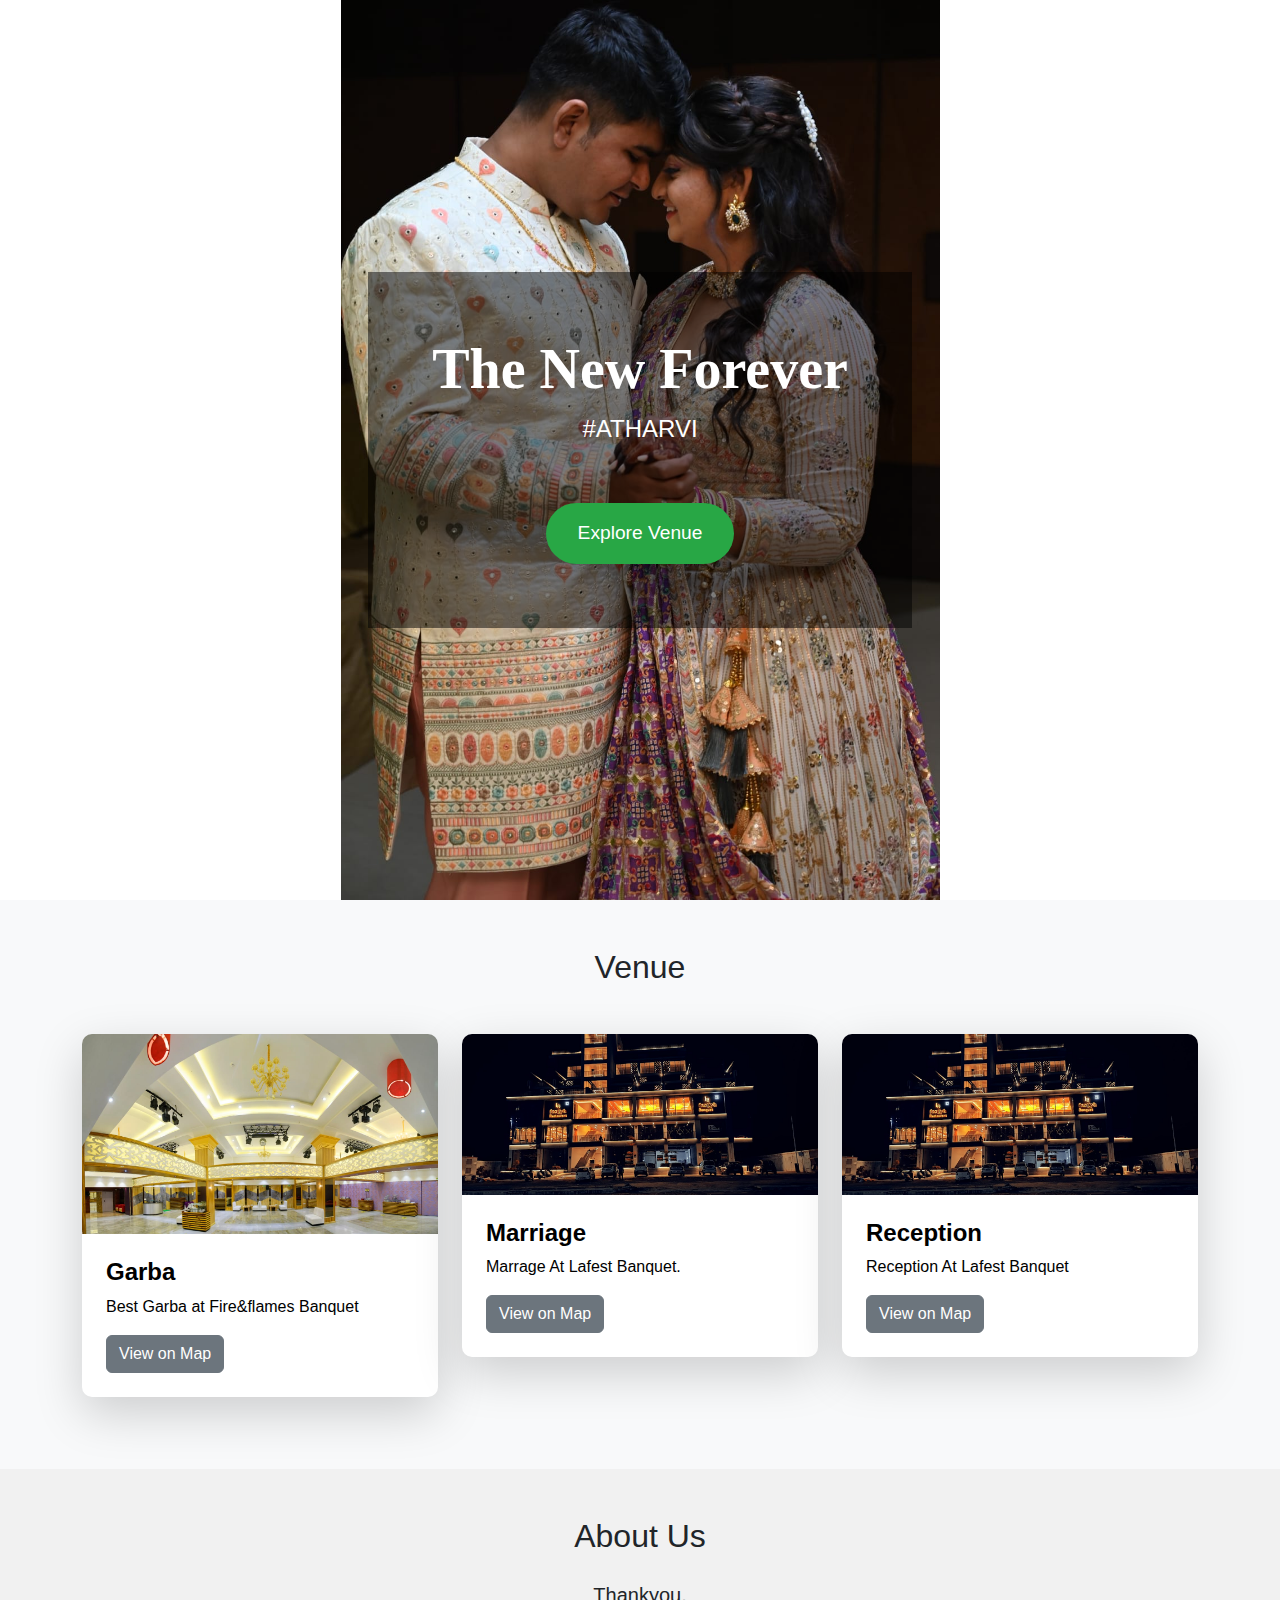
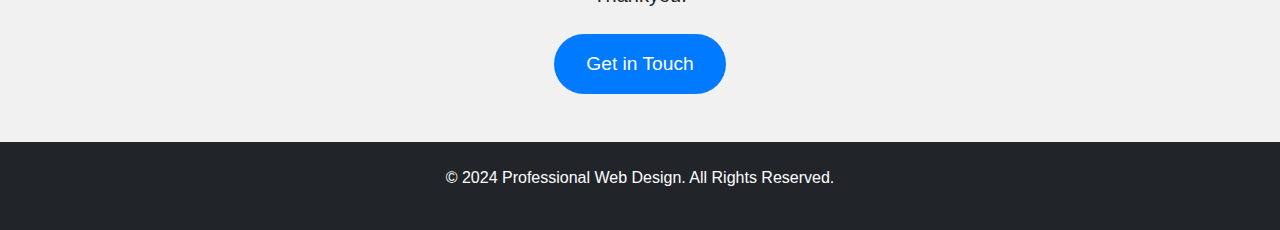
==== index.html @ b61e1f29 "Update index.html" ====
<!DOCTYPE html>
<html lang="en">
<head>
    <meta charset="UTF-8">
    <meta name="viewport" content="width=device-width, initial-scale=1.0">
    <title>Professional Landing Page</title>
    <!-- Bootstrap 5 CDN -->
    <link href="https://cdn.jsdelivr.net/npm/bootstrap@5.3.0-alpha1/dist/css/bootstrap.min.css" rel="stylesheet">
    <link rel="stylesheet" href="styles.css">
</head>
<body>

    <!-- Hero Section (with Custom Background Image) -->
    <header class="hero d-flex justify-content-center align-items-center text-center">
        <div class="overlay">
            <h1 class="display-4 text-white" style="font-family:cursive" >The New Forever</h1>
            <p class="lead text-white">#ATHARVI</p>
            <a href="#services" class="btn btn-primary mt-4">Explore Venue</a>
        </div>
    </header>

    <!-- Services Section -->
    <section id="services" class="py-5 bg-light">
        <div class="container">
            <h2 class="text-center mb-5">Venue</h2>
            <div class="row">
                <!-- Web Design Service -->
                <div class="col-lg-4 col-md-6 mb-4">
                    <a href="garba.html" style="text-decoration: none;" target="_blank">
                        <div class="card shadow-lg border-0">
                            <img src="fire&flames.jpg" class="card-img-top" alt="Service 1">
                            <div class="card-body">
                                <h5 class="card-title" style="color: Black;">Garba</h5>
                                <p class="card-text" style="color: Black;">Best Garba at Fire&flames Banquet</p>
                                <!-- View on Map Button -->
                                <a href="garba.html" class="btn btn-secondary mt-3" target="_blank">View on Map</a>
                            </div>
                        </div>
                    </a>
                </div>
                <!-- Mobile App Development Service -->
                <div class="col-lg-4 col-md-6 mb-4">
                    <a href="https://maps.app.goo.gl/TBRrQ8Vtym65FezY9" style="text-decoration: none;" target="_blank">
                        <div class="card shadow-lg border-0">
                            <img src="lafest.jpg" class="card-img-top" alt="Service 2">
                            <div class="card-body">
                                <h5 class="card-title" style="color: Black;">Marriage</h5>
                                <p class="card-text" style="color: Black;">Marrage At Lafest Banquet.</p>
                                <!-- View on Map Button -->
                                <a href="https://maps.app.goo.gl/TBRrQ8Vtym65FezY9"  class="btn btn-secondary mt-3" target="_blank">View on Map</a>
                            </div>
                        </div>
                    </a>
                </div>
                <!-- Digital Marketing Service -->
                <div class="col-lg-4 col-md-6 mb-4">
                    <a href="https://maps.app.goo.gl/TBRrQ8Vtym65FezY9" style="text-decoration: none;" target="_blank">
                        <div class="card shadow-lg border-0">
                            <img src="lafest.jpg" class="card-img-top" alt="Service 3">
                            <div class="card-body">
                                <h5 class="card-title" style="color: Black;">Reception</h5>
                                <p class="card-text" style="color: Black;">Reception At Lafest Banquet</p>
                                <!-- View on Map Button -->
                                <a href="https://maps.app.goo.gl/TBRrQ8Vtym65FezY9" class="btn btn-secondary mt-3" target="_blank">View on Map</a>
                            </div>
                        </div>
                    </a>
                </div>
            </div>
        </div>
    </section>

    <!-- About Section -->
    <section id="about" class="py-5">
        <div class="container text-center">
            <h2 class="mb-4">About Us</h2>
            <p class="lead mb-4">Thankyou.</p>
            <a href="#contact" class="btn btn-success">Get in Touch</a>
        </div>
    </section>

    <!-- Footer -->
    <footer class="bg-dark text-white py-4 text-center">
        <p>&copy; 2024 Professional Web Design. All Rights Reserved.</p>
    </footer>

    <!-- Bootstrap JS and Custom Scripts -->
    <script src="https://cdn.jsdelivr.net/npm/@popperjs/core@2.11.6/dist/umd/popper.min.js"></script>
    <script src="https://cdn.jsdelivr.net/npm/bootstrap@5.3.0-alpha1/dist/js/bootstrap.min.js"></script>
    <script src="script.js"></script>
</body>
</html>
---- styles.css ----
/* Global Styles */
body {
    margin: 0;
    padding: 0;
    font-family: 'Arial', sans-serif;
}

/* Hero Section with Custom Background Image */
.hero {
    height: 100vh;
    background: url('marriage-photo.jpg') no-repeat center center fixed;
    background-size: contain;
    color: white;
    position: relative;
}

.hero .overlay {
    background-color: rgba(0, 0, 0, 0.5); /* Dark overlay for text readability */
    padding: 4rem;
}

.hero h1 {
    font-size: 3.5rem;
    font-weight: bold;
    animation: fadeIn 2s ease-in-out;
}

.hero .lead {
    font-size: 1.5rem;
    margin-bottom: 2rem;
}

.hero .btn {
    padding: 1rem 2rem;
    font-size: 1.2rem;
    background-color: #28a745;
    color: white;
    border: none;
    border-radius: 50px;
    transition: all 0.3s ease;
    animation: buttonAnimation 1s ease-in-out;
}

.hero .btn:hover {
    background-color: #218838;
    transform: scale(1.1);
}

/* Fade-in animation */
@keyframes fadeIn {
    from {
        opacity: 0;
    }
    to {
        opacity: 1;
    }
}

/* Button Animation */
@keyframes buttonAnimation {
    0% {
        transform: scale(0);
    }
    50% {
        transform: scale(1.2);
    }
    100% {
        transform: scale(1);
    }
}

/* Services Section */
#services {
    background-color: #f8f9fa;
}

#services .card {
    border-radius: 10px;
}

#services .card-img-top {
    border-top-left-radius: 10px;
    border-top-right-radius: 10px;
}

#services .card-body {
    padding: 1.5rem;
}

#services .card-title {
    font-size: 1.5rem;
    font-weight: bold;
}

#services .card-text {
    font-size: 1rem;
}

/* About Section */
#about {
    background-color: #f1f1f1;
}

#about .btn {
    background-color: #007bff;
    color: white;
    border: none;
    border-radius: 50px;
    padding: 1rem 2rem;
    font-size: 1.2rem;
}

#about .btn:hover {
    background-color: #0056b3;
    transform: scale(1.05);
}

/* Footer Section */
footer {
    background-color: #222;
}

/* Mobile Responsiveness */
@media (max-width: 768px) {
    .hero h1 {
        font-size: 2.5rem;
    }

    .hero .lead {
        font-size: 1.2rem;
    }

    .btn {
        font-size: 1rem;
        padding: 0.8rem 1.5rem;
    }

    .services .card {
        margin-bottom: 2rem;
    }

    .card-body {
        font-size: 1rem;
    }
}
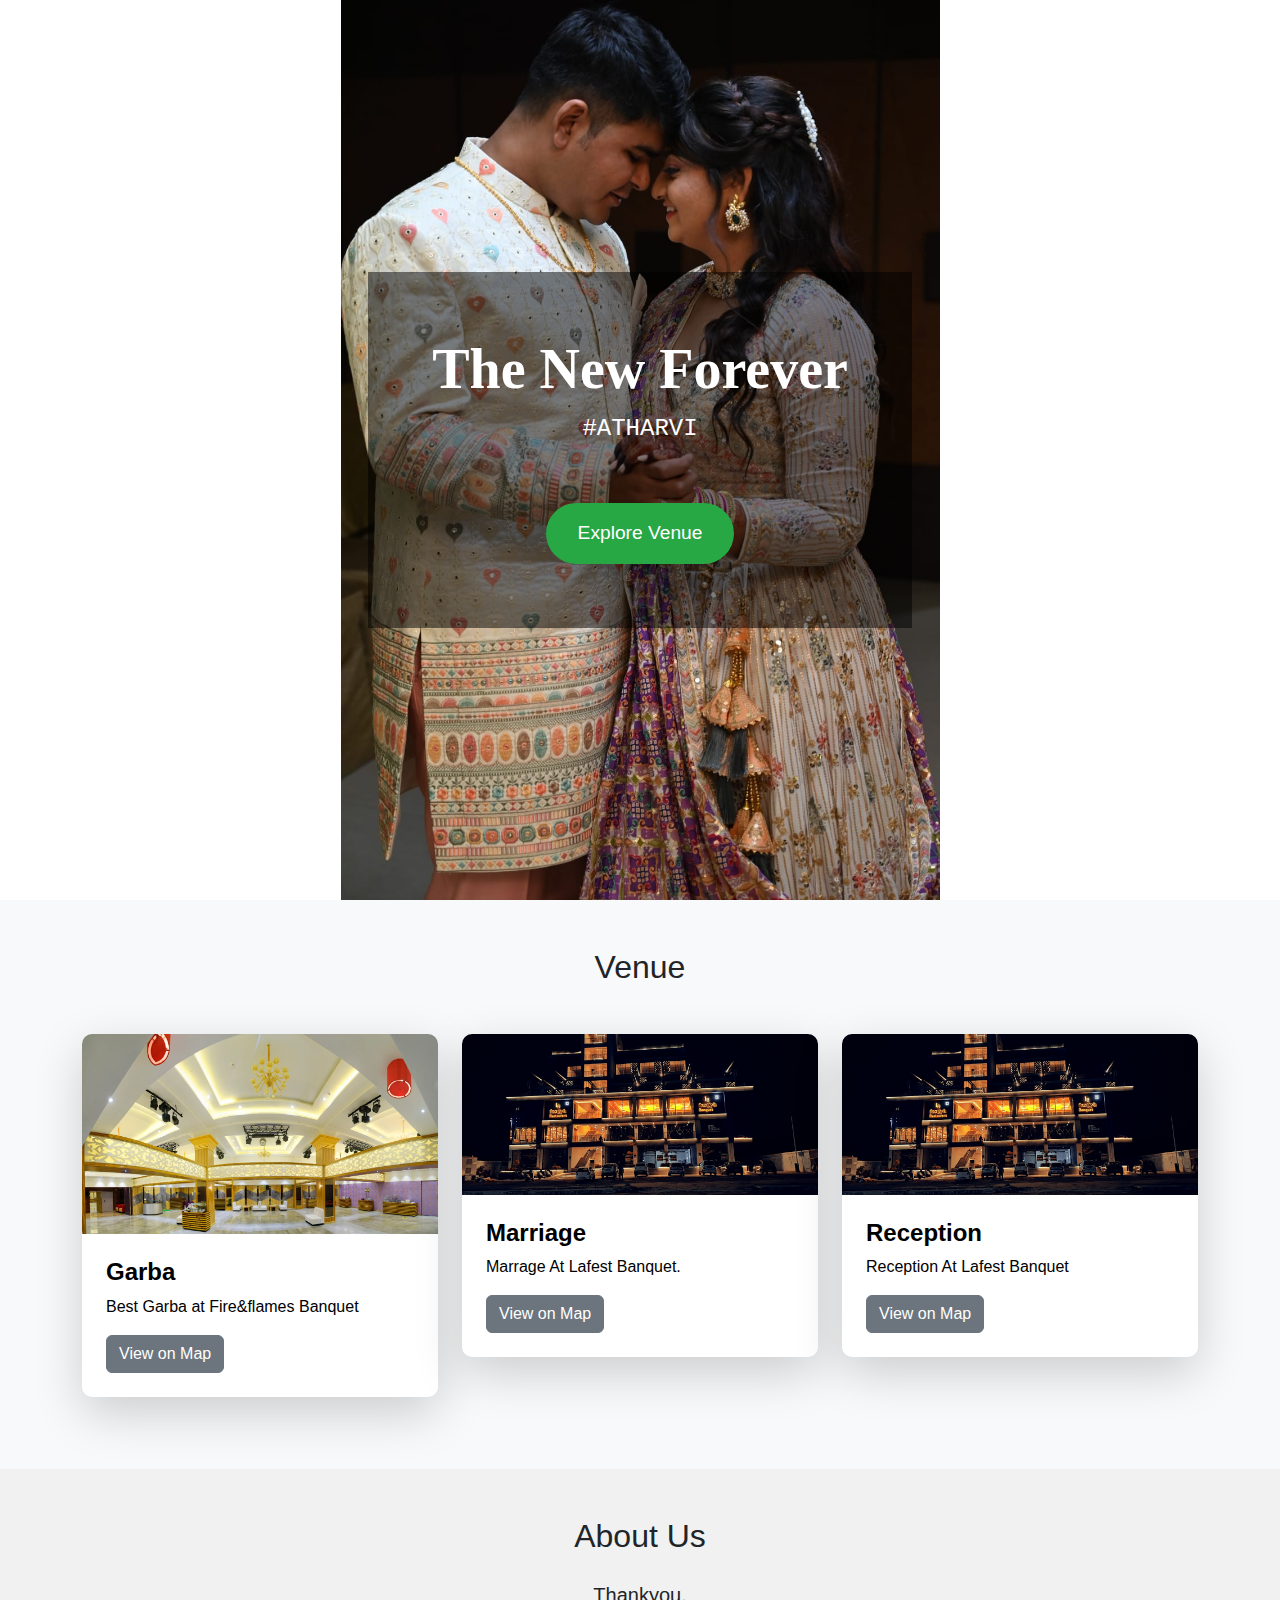
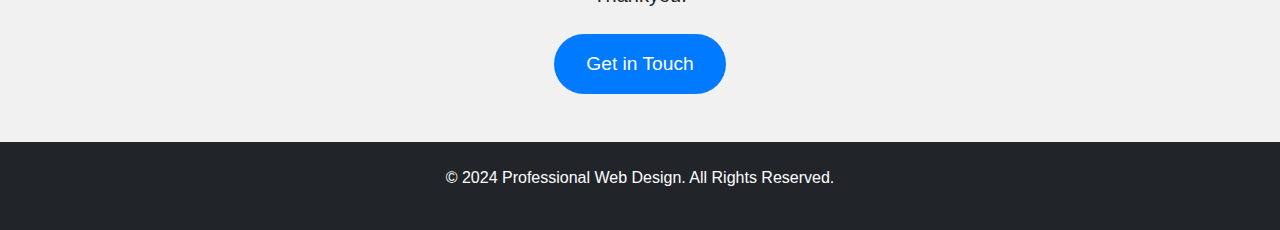
==== commit 4423f24e: "Update index.html" ====
--- a/index.html
+++ b/index.html
@@ -14,7 +14,7 @@
     <header class="hero d-flex justify-content-center align-items-center text-center">
         <div class="overlay">
             <h1 class="display-4 text-white" style="font-family:cursive" >The New Forever</h1>
-            <p class="lead text-white">#ATHARVI</p>
+            <p class="lead text-white" style="font-family:monospace">#ATHARVI</p>
             <a href="#services" class="btn btn-primary mt-4">Explore Venue</a>
         </div>
     </header>
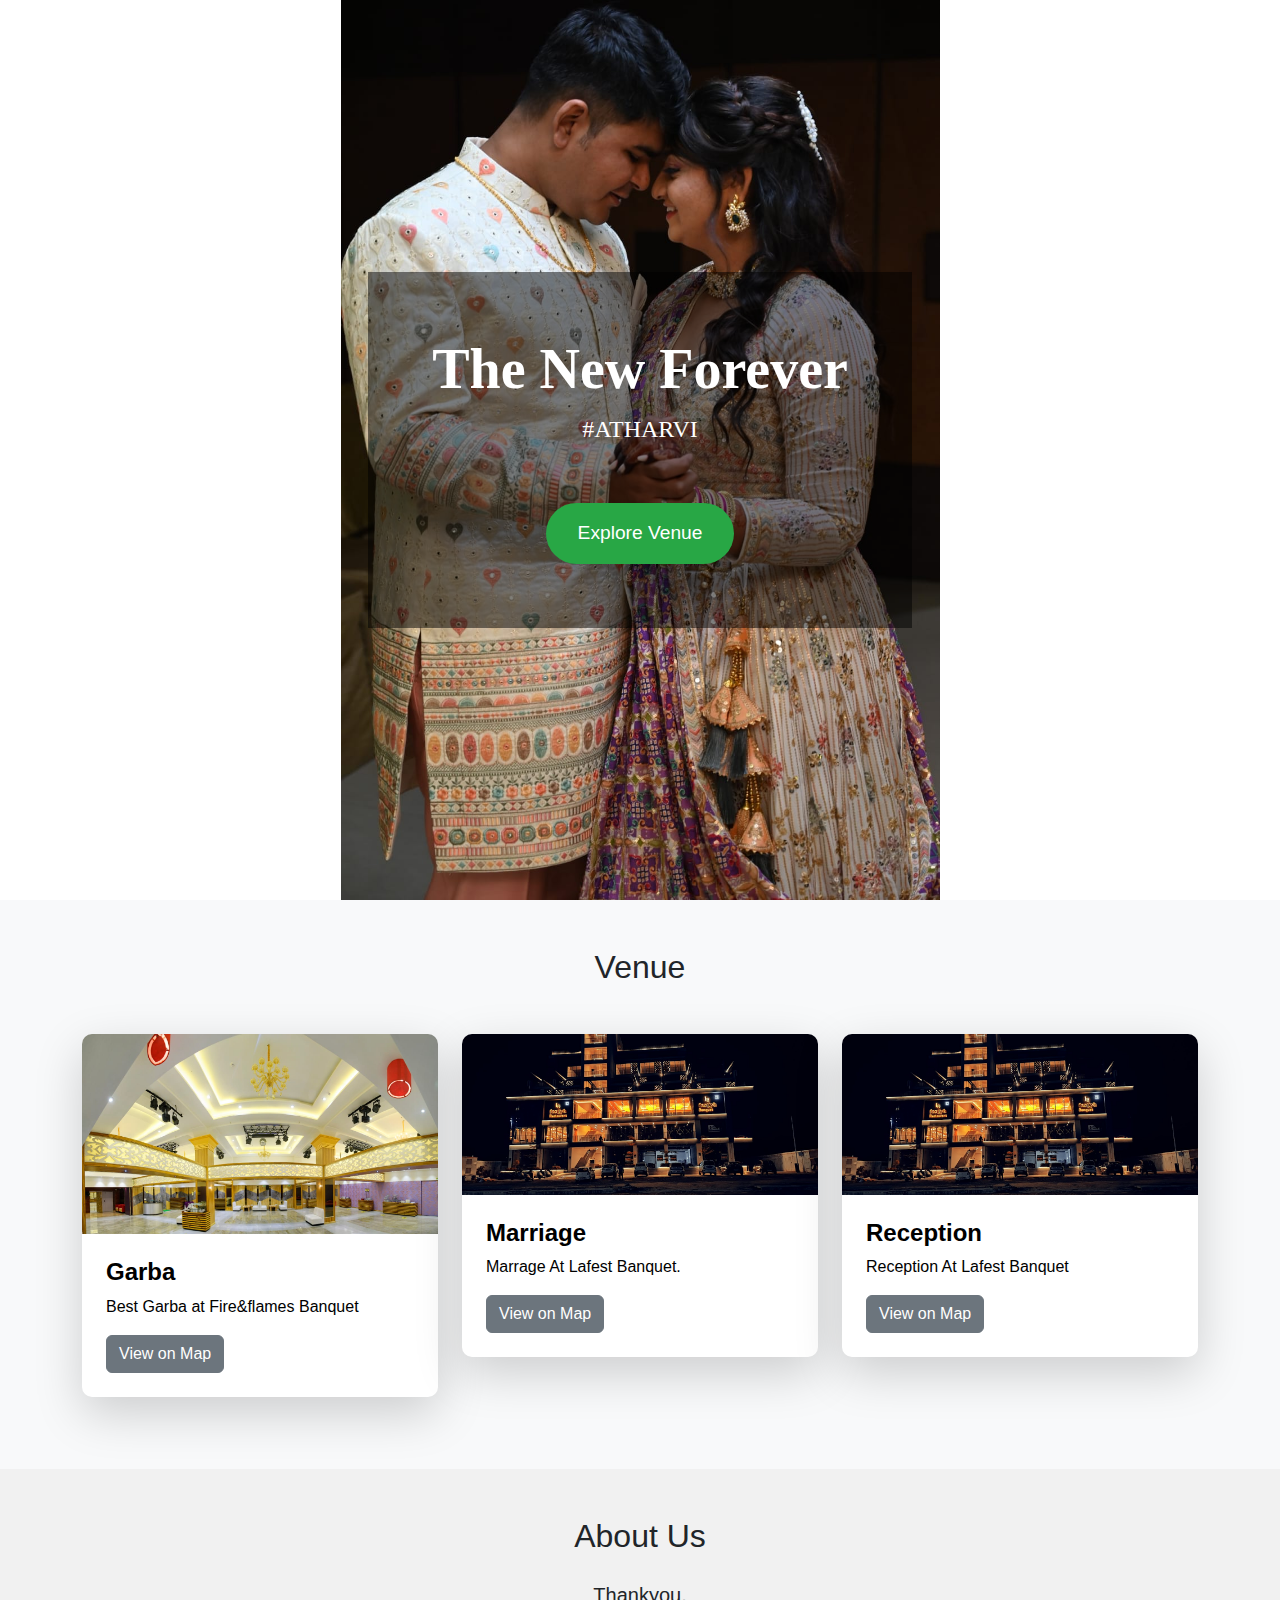
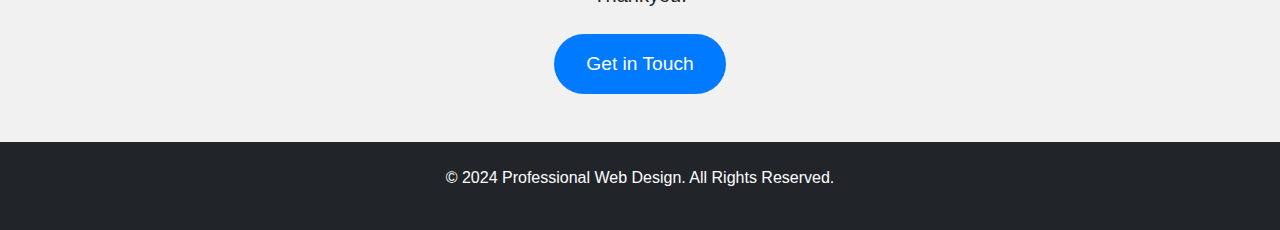
==== commit b3ff5b15: "Update index.html" ====
--- a/index.html
+++ b/index.html
@@ -14,7 +14,7 @@
     <header class="hero d-flex justify-content-center align-items-center text-center">
         <div class="overlay">
             <h1 class="display-4 text-white" style="font-family:cursive" >The New Forever</h1>
-            <p class="lead text-white" style="font-family:monospace">#ATHARVI</p>
+            <p class="lead text-white" style="font-family:Cambria, Cochin, Georgia, Times, 'Times New Roman', serif">#ATHARVI</p>
             <a href="#services" class="btn btn-primary mt-4">Explore Venue</a>
         </div>
     </header>
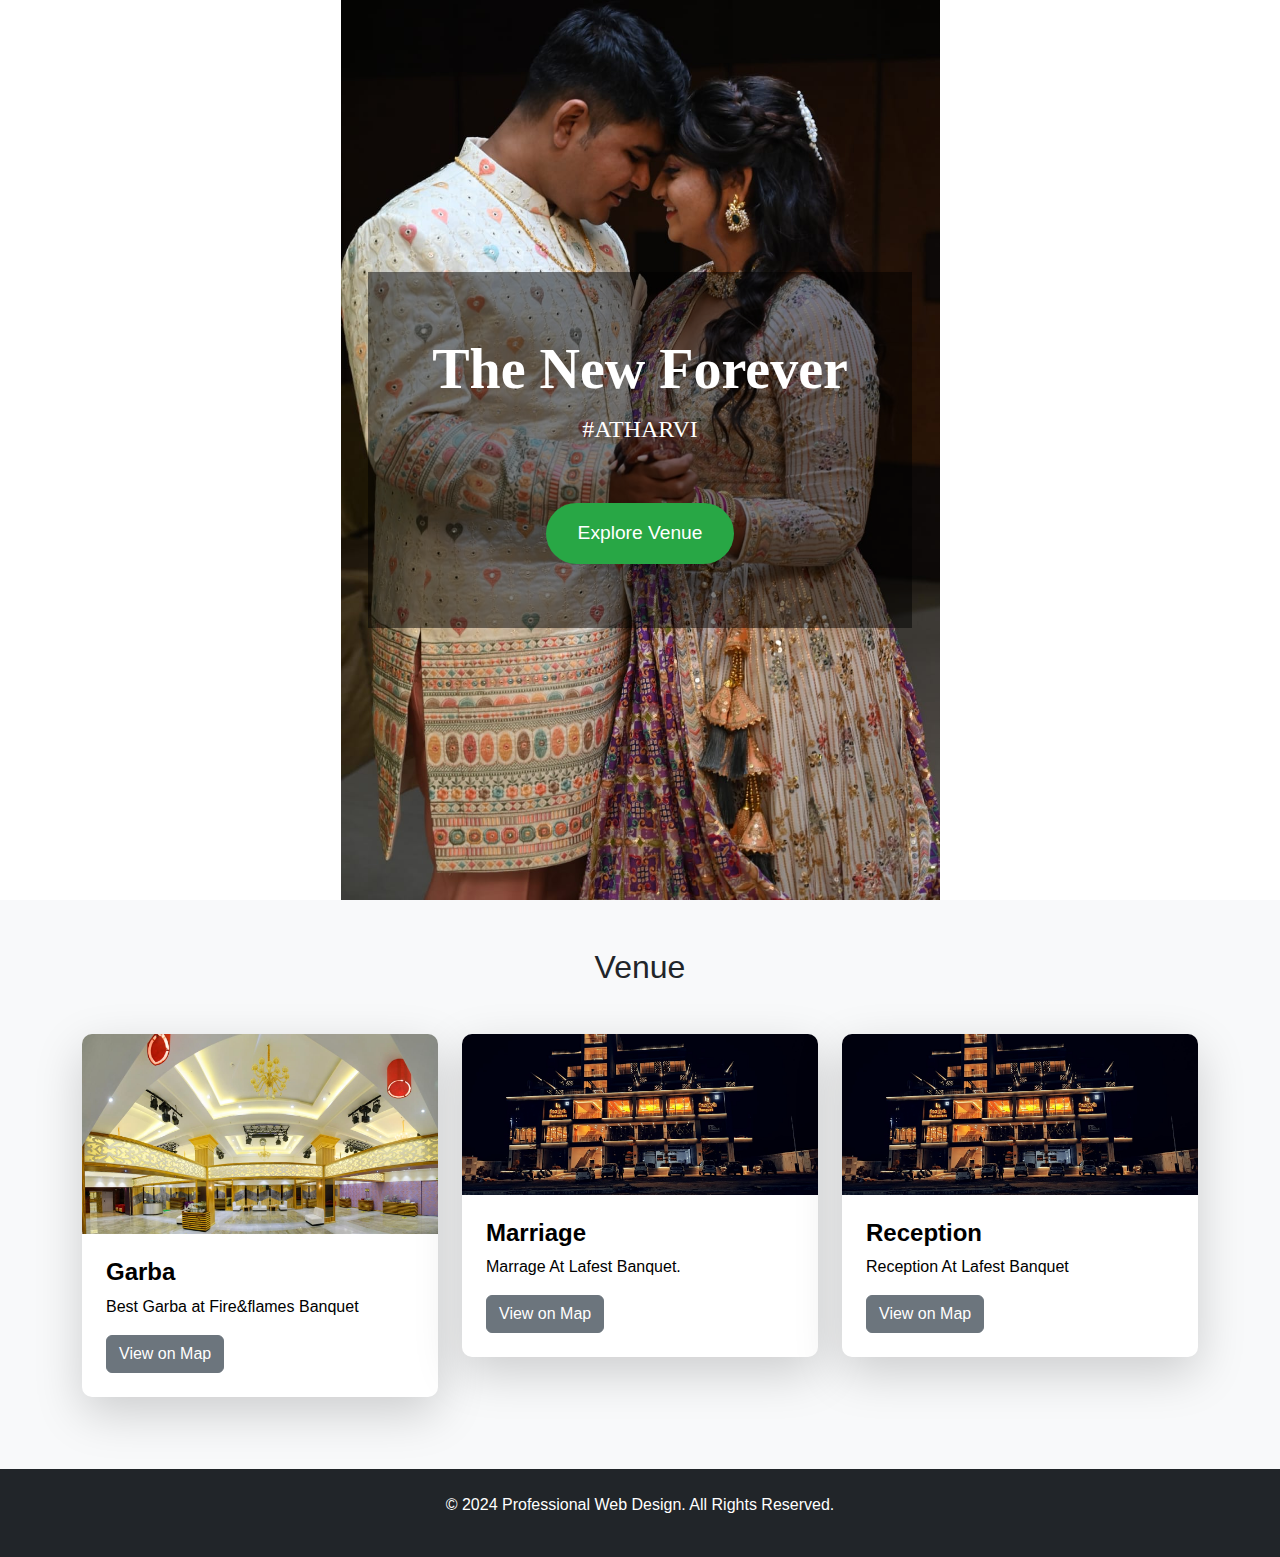
==== commit 6d24b29d: "Update index.html" ====
--- a/index.html
+++ b/index.html
@@ -26,42 +26,42 @@
             <div class="row">
                 <!-- Web Design Service -->
                 <div class="col-lg-4 col-md-6 mb-4">
-                    <a href="garba.html" style="text-decoration: none;" target="_blank">
+                    <a href="garba.html" style="text-decoration: none;" target="_self">
                         <div class="card shadow-lg border-0">
                             <img src="fire&flames.jpg" class="card-img-top" alt="Service 1">
                             <div class="card-body">
                                 <h5 class="card-title" style="color: Black;">Garba</h5>
                                 <p class="card-text" style="color: Black;">Best Garba at Fire&flames Banquet</p>
                                 <!-- View on Map Button -->
-                                <a href="garba.html" class="btn btn-secondary mt-3" target="_blank">View on Map</a>
+                                <a href="garba.html" class="btn btn-secondary mt-3" target="_self">View on Map</a>
                             </div>
                         </div>
                     </a>
                 </div>
                 <!-- Mobile App Development Service -->
                 <div class="col-lg-4 col-md-6 mb-4">
-                    <a href="https://maps.app.goo.gl/TBRrQ8Vtym65FezY9" style="text-decoration: none;" target="_blank">
+                    <a href="https://maps.app.goo.gl/TBRrQ8Vtym65FezY9" style="text-decoration: none;" target="_self">
                         <div class="card shadow-lg border-0">
                             <img src="lafest.jpg" class="card-img-top" alt="Service 2">
                             <div class="card-body">
                                 <h5 class="card-title" style="color: Black;">Marriage</h5>
                                 <p class="card-text" style="color: Black;">Marrage At Lafest Banquet.</p>
                                 <!-- View on Map Button -->
-                                <a href="https://maps.app.goo.gl/TBRrQ8Vtym65FezY9"  class="btn btn-secondary mt-3" target="_blank">View on Map</a>
+                                <a href="https://maps.app.goo.gl/TBRrQ8Vtym65FezY9"  class="btn btn-secondary mt-3" target="_self">View on Map</a>
                             </div>
                         </div>
                     </a>
                 </div>
                 <!-- Digital Marketing Service -->
                 <div class="col-lg-4 col-md-6 mb-4">
-                    <a href="https://maps.app.goo.gl/TBRrQ8Vtym65FezY9" style="text-decoration: none;" target="_blank">
+                    <a href="https://maps.app.goo.gl/TBRrQ8Vtym65FezY9" style="text-decoration: none;" target="_self">
                         <div class="card shadow-lg border-0">
                             <img src="lafest.jpg" class="card-img-top" alt="Service 3">
                             <div class="card-body">
                                 <h5 class="card-title" style="color: Black;">Reception</h5>
                                 <p class="card-text" style="color: Black;">Reception At Lafest Banquet</p>
                                 <!-- View on Map Button -->
-                                <a href="https://maps.app.goo.gl/TBRrQ8Vtym65FezY9" class="btn btn-secondary mt-3" target="_blank">View on Map</a>
+                                <a href="https://maps.app.goo.gl/TBRrQ8Vtym65FezY9" class="btn btn-secondary mt-3" target="_self">View on Map</a>
                             </div>
                         </div>
                     </a>
@@ -70,15 +70,7 @@
         </div>
     </section>
 
-    <!-- About Section -->
-    <section id="about" class="py-5">
-        <div class="container text-center">
-            <h2 class="mb-4">About Us</h2>
-            <p class="lead mb-4">Thankyou.</p>
-            <a href="#contact" class="btn btn-success">Get in Touch</a>
-        </div>
-    </section>
-
+    
     <!-- Footer -->
     <footer class="bg-dark text-white py-4 text-center">
         <p>&copy; 2024 Professional Web Design. All Rights Reserved.</p>
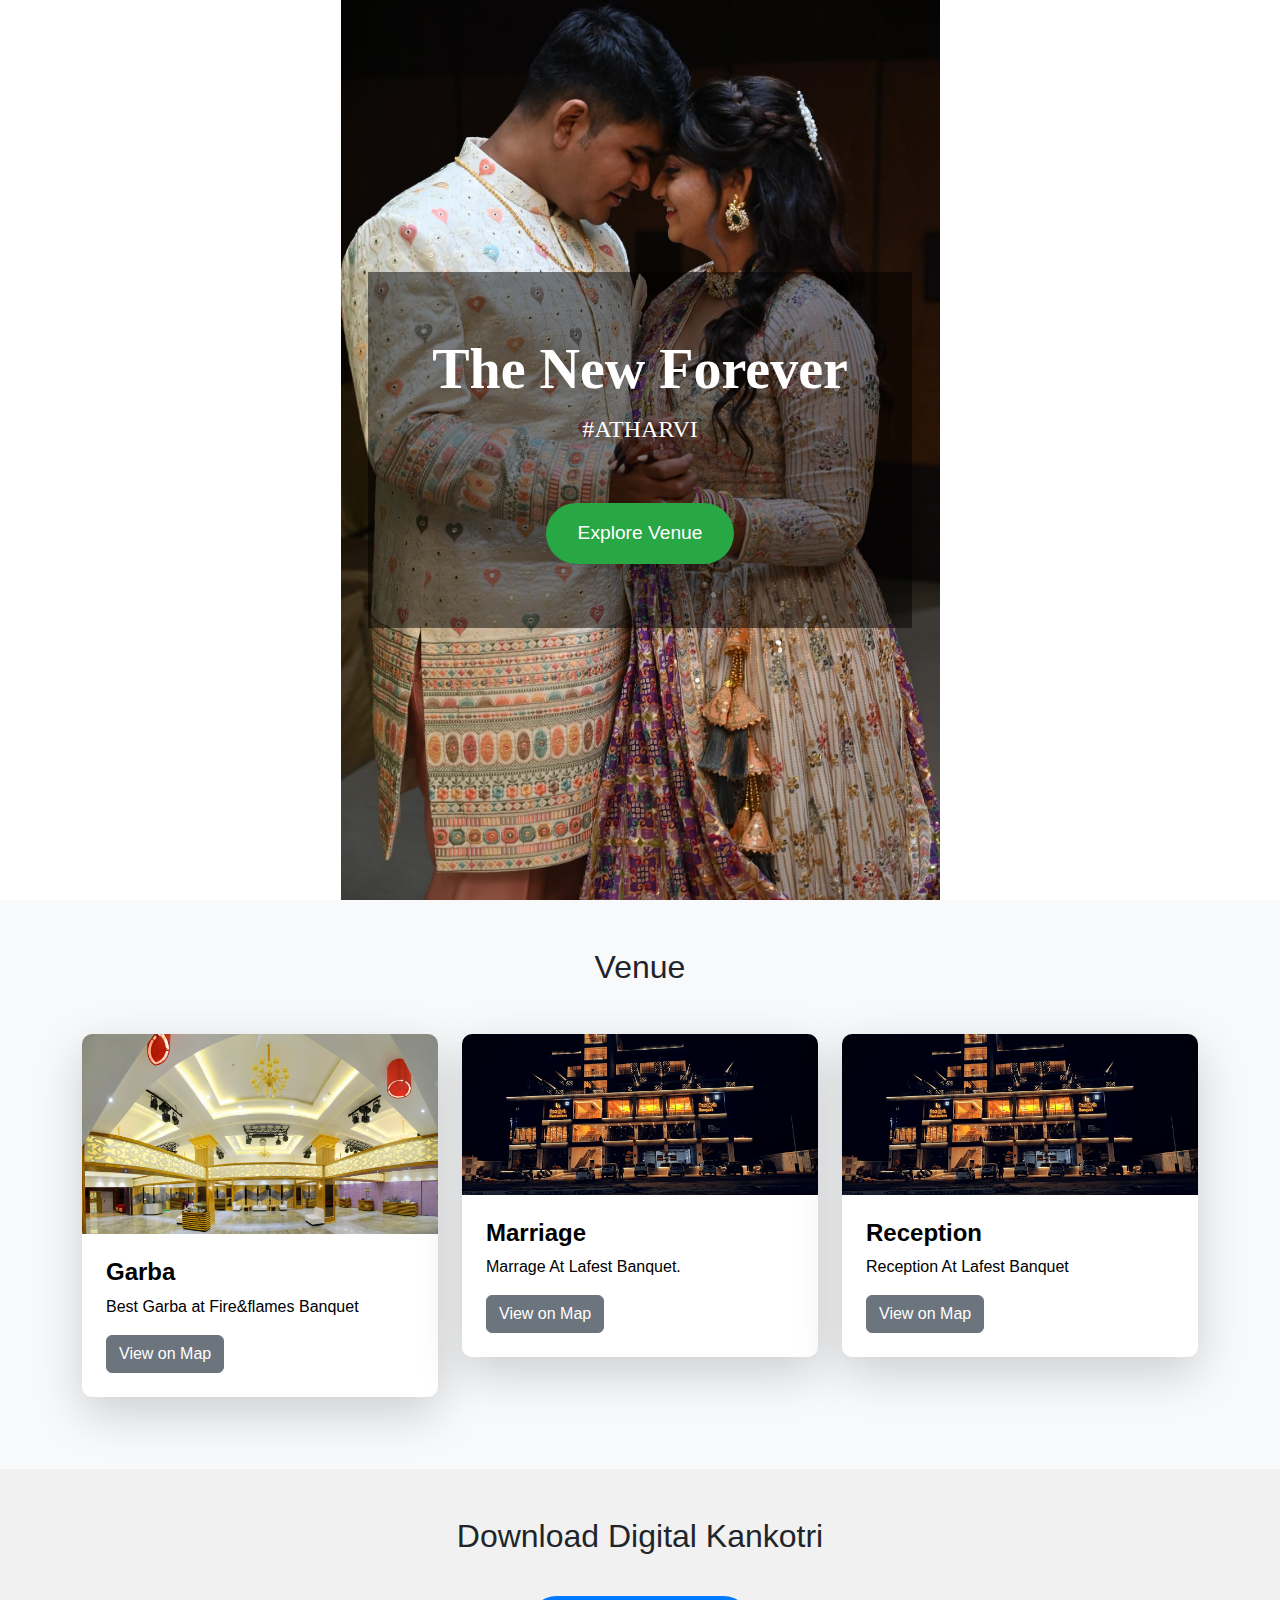
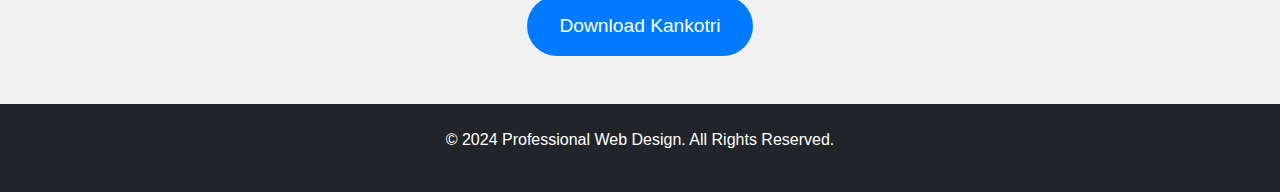
==== commit bcf18cb2: "Update index.html" ====
--- a/index.html
+++ b/index.html
@@ -70,6 +70,12 @@
         </div>
     </section>
 
+<section id="about" class="py-5">
+        <div class="container text-center">
+            <h2 class="mb-4">Download Digital Kankotri</h2>
+            <a href="kankotri.mp4" download="kankotri.mp4" class="btn btn-primary mt-3">Download Kankotri</a>
+        </div>
+    </section>
     
     <!-- Footer -->
     <footer class="bg-dark text-white py-4 text-center">
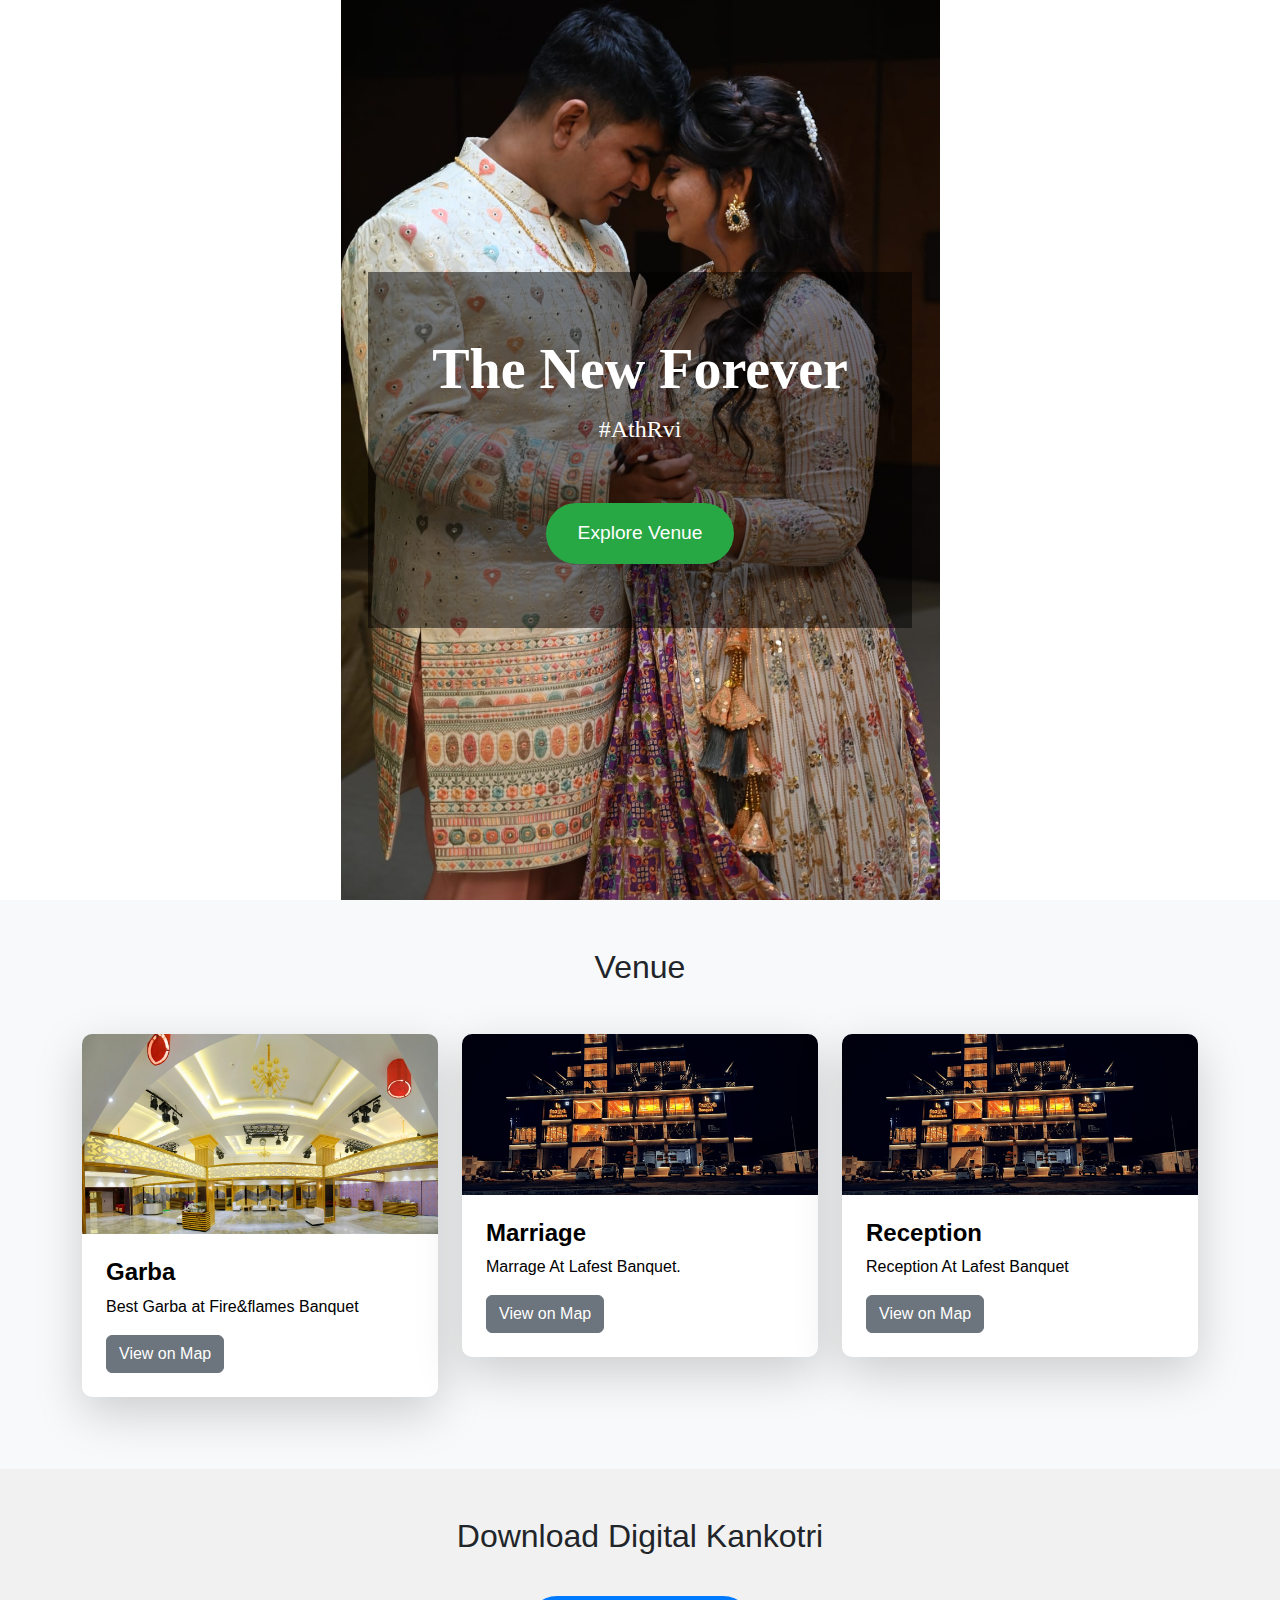
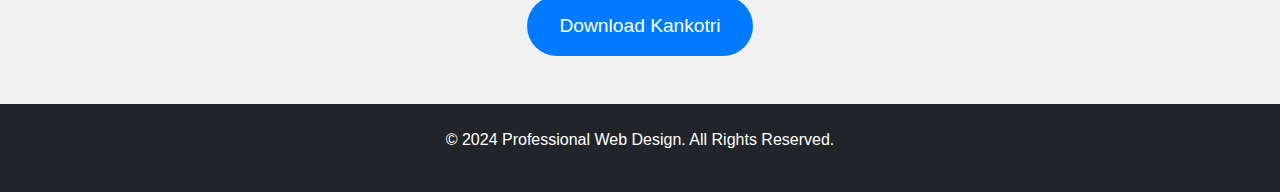
==== commit 98adbfed: "Update index.html" ====
--- a/index.html
+++ b/index.html
@@ -14,7 +14,7 @@
     <header class="hero d-flex justify-content-center align-items-center text-center">
         <div class="overlay">
             <h1 class="display-4 text-white" style="font-family:cursive" >The New Forever</h1>
-            <p class="lead text-white" style="font-family:Cambria, Cochin, Georgia, Times, 'Times New Roman', serif">#ATHARVI</p>
+            <p class="lead text-white" style="font-family:Cambria, Cochin, Georgia, Times, 'Times New Roman', serif">#AthRvi</p>
             <a href="#services" class="btn btn-primary mt-4">Explore Venue</a>
         </div>
     </header>
@@ -73,7 +73,8 @@
 <section id="about" class="py-5">
         <div class="container text-center">
             <h2 class="mb-4">Download Digital Kankotri</h2>
-            <a href="kankotri.mp4" download="kankotri.mp4" class="btn btn-primary mt-3">Download Kankotri</a>
+            <a href="https://drive.google.com/uc?export=download&id=1lu_hXIAzhwu85gIlUbJQCmmeCU7EZUtQ
+" download="kankotri.mp4" class="btn btn-primary mt-3">Download Kankotri</a>
         </div>
     </section>
     
